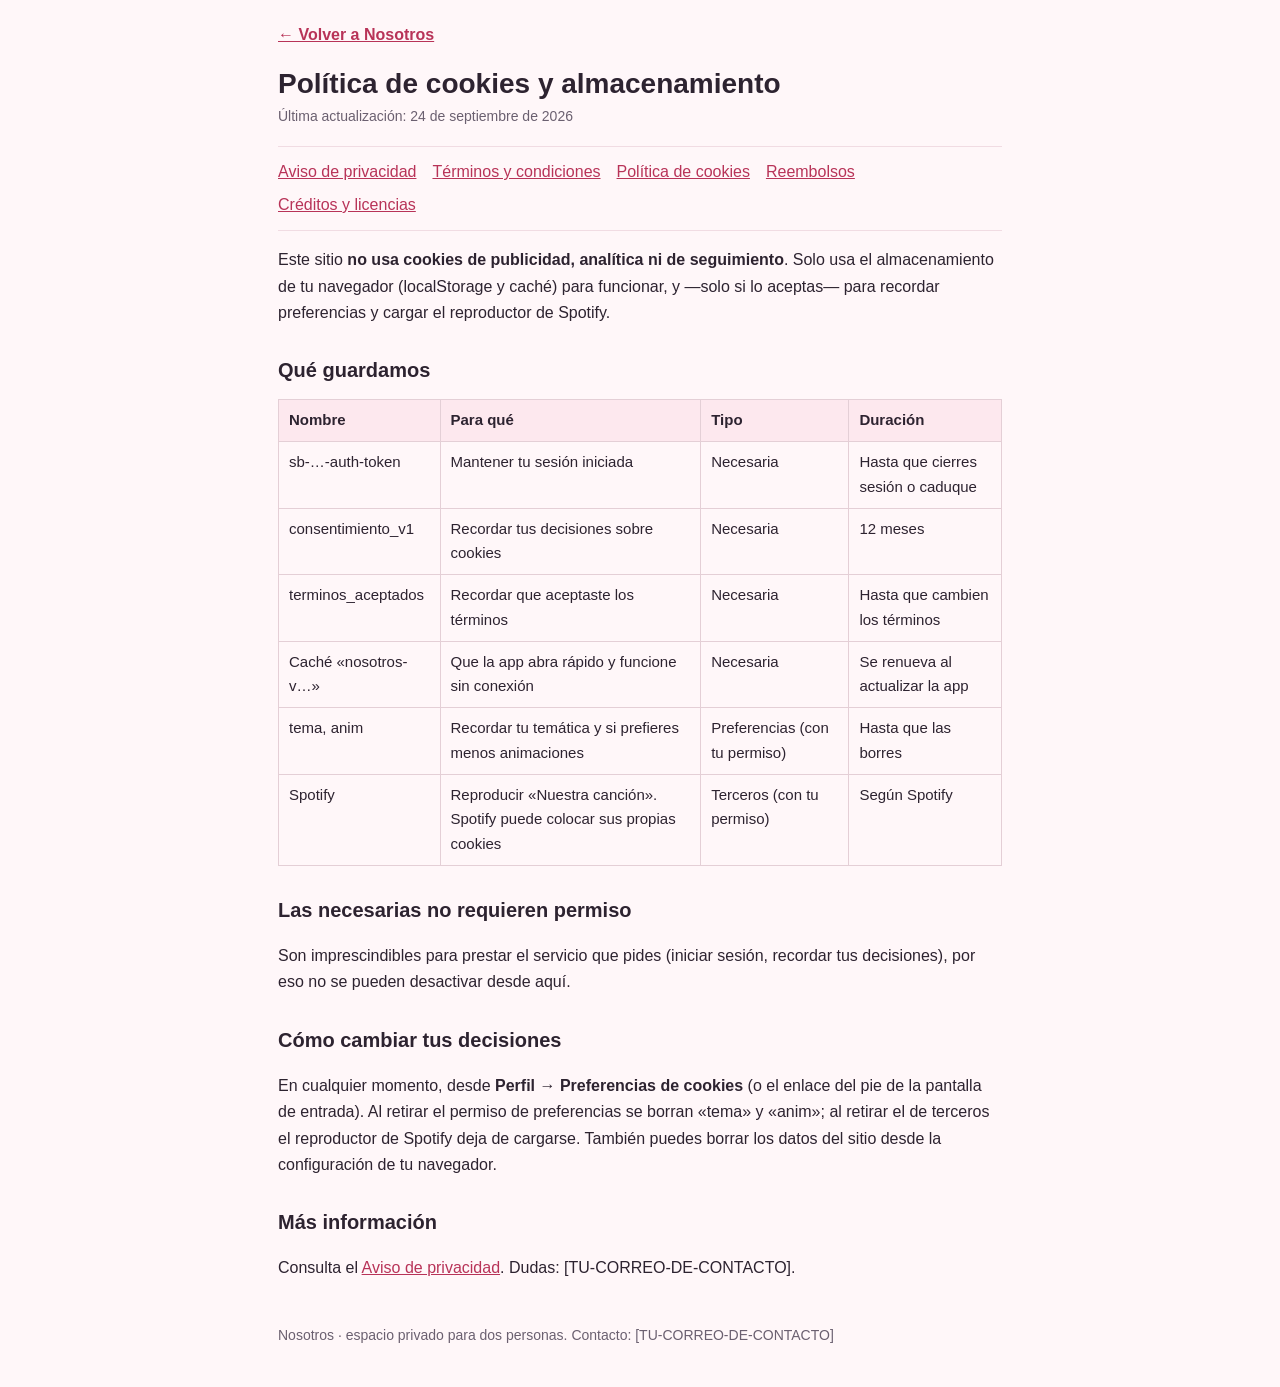
==== legal/cookies.html @ 17b0abbc "Cumplimiento: avisos legales, consentimiento de cookies, sin terceros, accesibilidad y contraste Co-" ====
<!DOCTYPE html>
<html lang="es">
<head>
<meta charset="UTF-8">
<meta name="viewport" content="width=device-width, initial-scale=1">
<meta name="robots" content="noindex, nofollow">
<meta name="referrer" content="no-referrer">
<title>Política de cookies y almacenamiento · Nosotros</title>
<link rel="stylesheet" href="legal.css">
</head>
<body>
<a class="saltar" href="#contenido">Saltar al contenido</a>
<header><a class="volver" href="../">← Volver a Nosotros</a></header>
<main id="contenido">
<h1>Política de cookies y almacenamiento</h1>
<p class="fecha">Última actualización: 24 de septiembre de 2026</p>
<nav class="legal" aria-label="Documentos legales"><a href="privacidad.html">Aviso de privacidad</a> <a href="terminos.html">Términos y condiciones</a> <a href="cookies.html" aria-current="page">Política de cookies</a> <a href="reembolsos.html">Reembolsos</a> <a href="creditos.html">Créditos y licencias</a></nav>

<p>Este sitio <strong>no usa cookies de publicidad, analítica ni de seguimiento</strong>. Solo usa el almacenamiento de tu navegador (localStorage y caché) para funcionar, y —solo si lo aceptas— para recordar preferencias y cargar el reproductor de Spotify.</p>

<h2>Qué guardamos</h2>
<table>
<tr><th>Nombre</th><th>Para qué</th><th>Tipo</th><th>Duración</th></tr>
<tr><td>sb-…-auth-token</td><td>Mantener tu sesión iniciada</td><td>Necesaria</td><td>Hasta que cierres sesión o caduque</td></tr>
<tr><td>consentimiento_v1</td><td>Recordar tus decisiones sobre cookies</td><td>Necesaria</td><td>12 meses</td></tr>
<tr><td>terminos_aceptados</td><td>Recordar que aceptaste los términos</td><td>Necesaria</td><td>Hasta que cambien los términos</td></tr>
<tr><td>Caché «nosotros-v…»</td><td>Que la app abra rápido y funcione sin conexión</td><td>Necesaria</td><td>Se renueva al actualizar la app</td></tr>
<tr><td>tema, anim</td><td>Recordar tu temática y si prefieres menos animaciones</td><td>Preferencias (con tu permiso)</td><td>Hasta que las borres</td></tr>
<tr><td>Spotify</td><td>Reproducir «Nuestra canción». Spotify puede colocar sus propias cookies</td><td>Terceros (con tu permiso)</td><td>Según Spotify</td></tr>
</table>

<h2>Las necesarias no requieren permiso</h2>
<p>Son imprescindibles para prestar el servicio que pides (iniciar sesión, recordar tus decisiones), por eso no se pueden desactivar desde aquí.</p>

<h2>Cómo cambiar tus decisiones</h2>
<p>En cualquier momento, desde <strong>Perfil → Preferencias de cookies</strong> (o el enlace del pie de la pantalla de entrada). Al retirar el permiso de preferencias se borran «tema» y «anim»; al retirar el de terceros el reproductor de Spotify deja de cargarse. También puedes borrar los datos del sitio desde la configuración de tu navegador.</p>

<h2>Más información</h2>
<p>Consulta el <a href="privacidad.html">Aviso de privacidad</a>. Dudas: [TU-CORREO-DE-CONTACTO].</p>

</main>
<footer>Nosotros · espacio privado para dos personas. Contacto: [TU-CORREO-DE-CONTACTO]</footer>
</body>
</html>
---- legal/legal.css ----
*{box-sizing:border-box}
body{margin:0;font-family:-apple-system,BlinkMacSystemFont,"Segoe UI",Roboto,sans-serif;background:#fff7f9;color:#2d2330;line-height:1.65}
.saltar{position:absolute;left:-999px;top:0;background:#2d2330;color:#fff;padding:10px 14px;z-index:10}
.saltar:focus{left:8px;top:8px}
header,main,footer{max-width:760px;margin:0 auto;padding:0 18px}
header{padding-top:22px}
header a.volver{color:#b83358;font-weight:600}
h1{font-size:28px;margin:18px 0 4px;line-height:1.25}
h2{font-size:20px;margin:28px 0 6px;color:#2d2330}
p,li{font-size:16px}
.fecha{color:#6b6070;font-size:14px;margin:0 0 18px}
a{color:#b83358}
a:focus-visible,summary:focus-visible{outline:3px solid #2d2330;outline-offset:2px}
nav.legal{display:flex;flex-wrap:wrap;gap:6px 16px;margin:14px 0 4px;padding:12px 0;border-top:1px solid #f1dce3;border-bottom:1px solid #f1dce3}
table{border-collapse:collapse;width:100%;margin:12px 0;font-size:15px}
th,td{border:1px solid #e4cfd6;padding:8px 10px;text-align:left;vertical-align:top}
th{background:#fde8ee}
.aviso{background:#fff;border-left:4px solid #b83358;padding:10px 14px;border-radius:8px;margin:16px 0}
footer{padding:26px 18px 40px;color:#6b6070;font-size:14px}
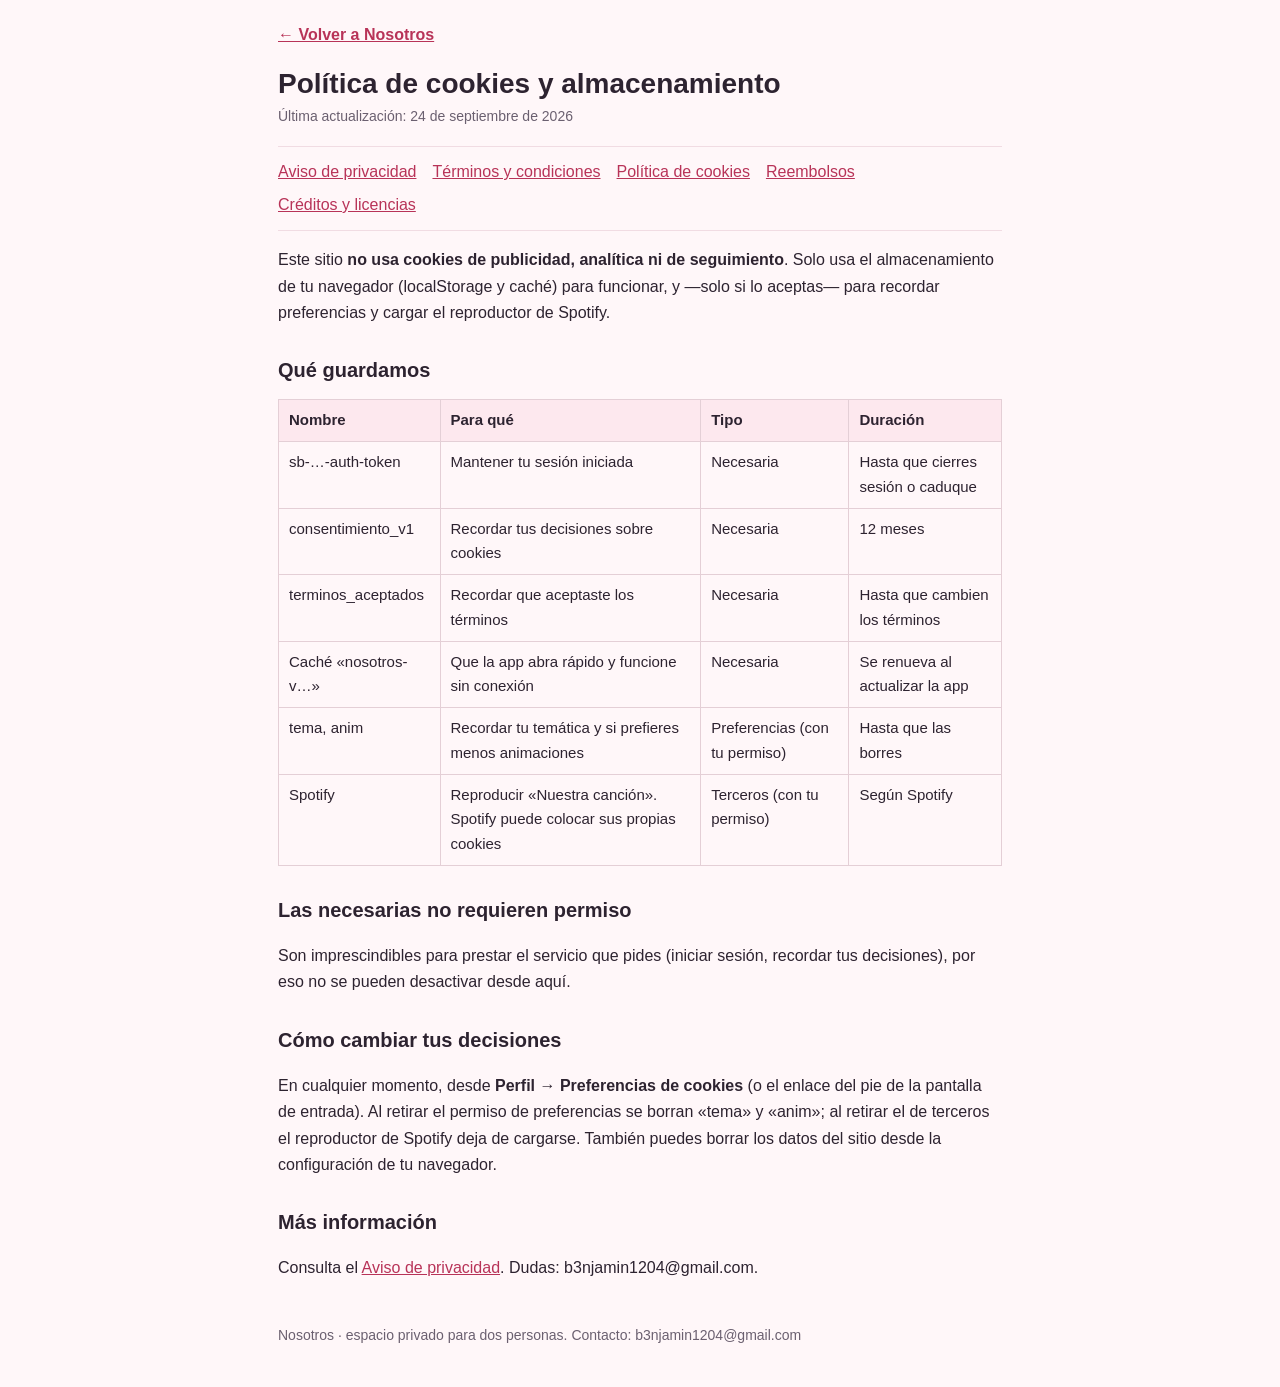
==== commit 1b889c18: "Correo de contacto en los textos legales Co-Authored-By: Claude Sonnet 5 <noreply@anthropic.com>" ====
--- a/legal/cookies.html
+++ b/legal/cookies.html
@@ -36,9 +36,9 @@
 <p>En cualquier momento, desde <strong>Perfil → Preferencias de cookies</strong> (o el enlace del pie de la pantalla de entrada). Al retirar el permiso de preferencias se borran «tema» y «anim»; al retirar el de terceros el reproductor de Spotify deja de cargarse. También puedes borrar los datos del sitio desde la configuración de tu navegador.</p>
 
 <h2>Más información</h2>
-<p>Consulta el <a href="privacidad.html">Aviso de privacidad</a>. Dudas: [TU-CORREO-DE-CONTACTO].</p>
+<p>Consulta el <a href="privacidad.html">Aviso de privacidad</a>. Dudas: b3njamin1204@gmail.com.</p>
 
 </main>
-<footer>Nosotros · espacio privado para dos personas. Contacto: [TU-CORREO-DE-CONTACTO]</footer>
+<footer>Nosotros · espacio privado para dos personas. Contacto: b3njamin1204@gmail.com</footer>
 </body>
 </html>
